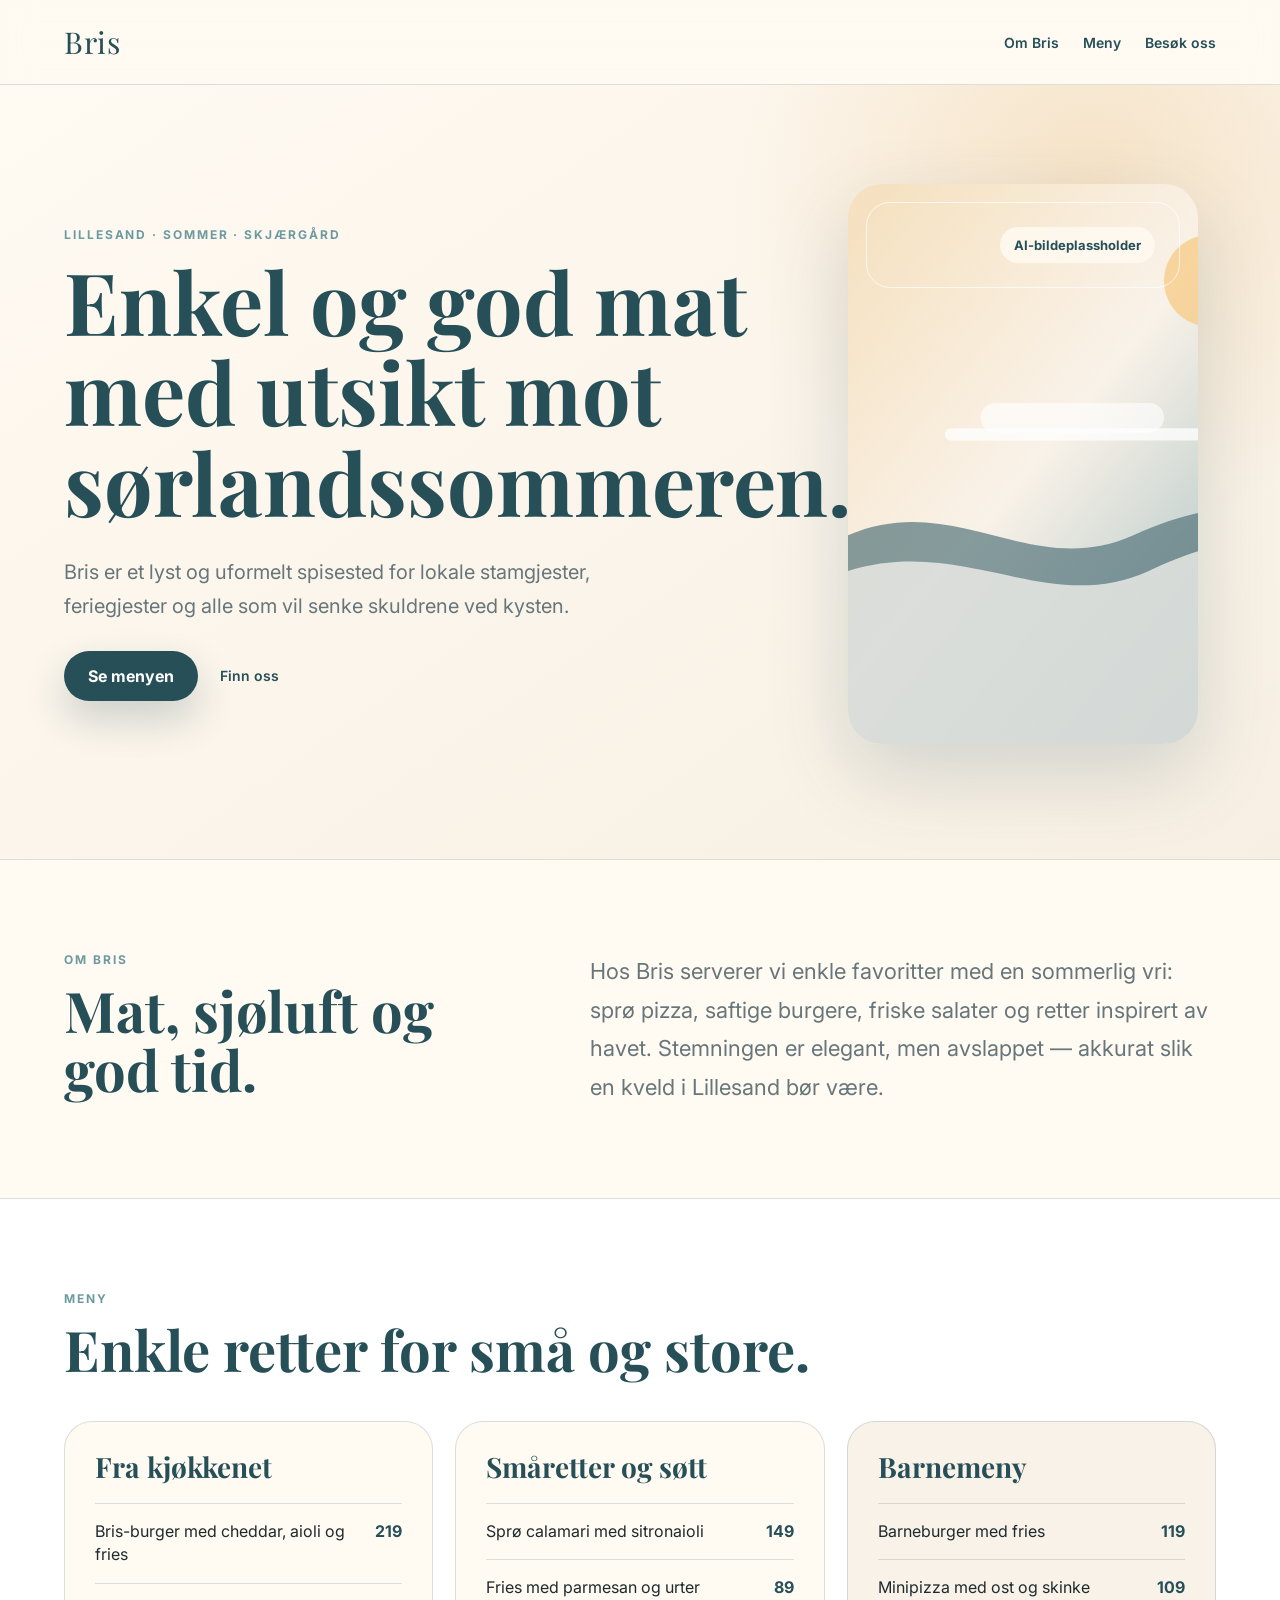
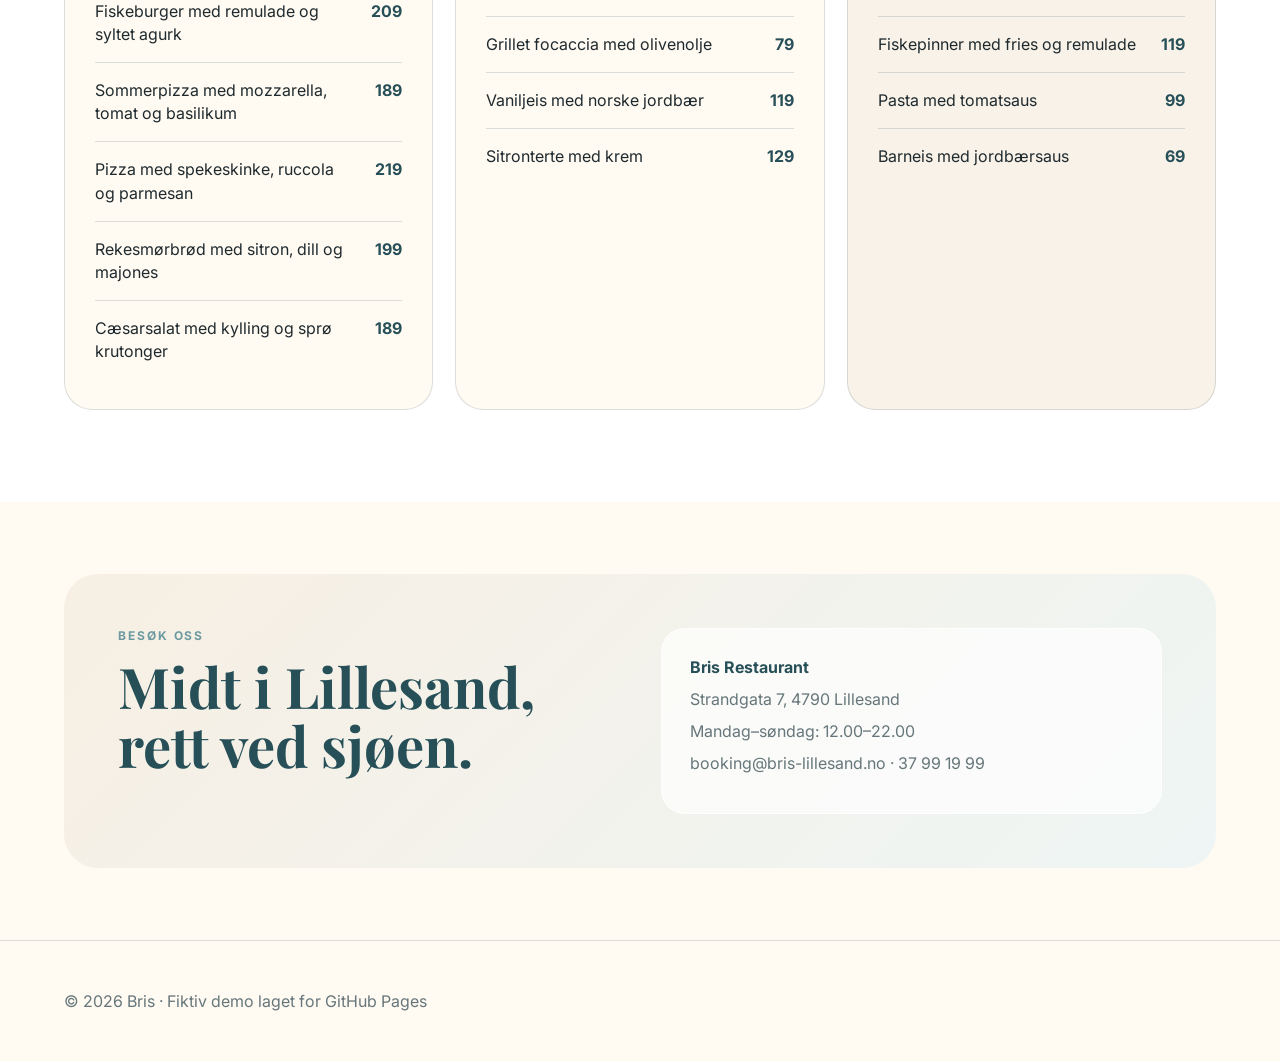
==== index.html @ c8111dac "Add files via upload" ====
<!DOCTYPE html>
<html lang="no">
<head>
  <meta charset="UTF-8" />
  <meta name="viewport" content="width=device-width, initial-scale=1.0" />
  <title>Bris – Restaurant i Lillesand</title>
  <link rel="preconnect" href="https://fonts.googleapis.com">
  <link rel="preconnect" href="https://fonts.gstatic.com" crossorigin>
  <link href="https://fonts.googleapis.com/css2?family=Inter:wght@400;500;600&family=Playfair+Display:wght@600;700&display=swap" rel="stylesheet">
  <link rel="stylesheet" href="style.css" />
</head>
<body>
  <header class="site-header">
    <a href="#" class="logo">Bris</a>
    <nav aria-label="Hovedmeny">
      <a href="#om">Om Bris</a>
      <a href="#meny">Meny</a>
      <a href="#besok">Besøk oss</a>
    </nav>
  </header>

  <main>
    <section class="hero">
      <div class="hero-content">
        <p class="eyebrow">Lillesand · Sommer · Skjærgård</p>
        <h1>Enkel og god mat med utsikt mot sørlandssommeren.</h1>
        <p class="lead">Bris er et lyst og uformelt spisested for lokale stamgjester, feriegjester og alle som vil senke skuldrene ved kysten.</p>
        <div class="hero-actions">
          <a class="button" href="#meny">Se menyen</a>
          <a class="text-link" href="#besok">Finn oss</a>
        </div>
      </div>
      <div class="hero-image" role="img" aria-label="Sommerlig restaurantbord ved kysten i Lillesand">
        <div class="image-card">
          <span>AI-bildeplassholder</span>
        </div>
      </div>
    </section>

    <section id="om" class="section about">
      <div>
        <p class="eyebrow">Om Bris</p>
        <h2>Mat, sjøluft og god tid.</h2>
      </div>
      <p>Hos Bris serverer vi enkle favoritter med en sommerlig vri: sprø pizza, saftige burgere, friske salater og retter inspirert av havet. Stemningen er elegant, men avslappet — akkurat slik en kveld i Lillesand bør være.</p>
    </section>

    <section id="meny" class="section menu-section">
      <div class="section-heading">
        <p class="eyebrow">Meny</p>
        <h2>Enkle retter for små og store.</h2>
      </div>

      <div class="menu-grid">
        <article class="menu-card">
          <h3>Fra kjøkkenet</h3>
          <div class="menu-item"><span>Bris-burger med cheddar, aioli og fries</span><strong>219</strong></div>
          <div class="menu-item"><span>Fiskeburger med remulade og syltet agurk</span><strong>209</strong></div>
          <div class="menu-item"><span>Sommerpizza med mozzarella, tomat og basilikum</span><strong>189</strong></div>
          <div class="menu-item"><span>Pizza med spekeskinke, ruccola og parmesan</span><strong>219</strong></div>
          <div class="menu-item"><span>Rekesmørbrød med sitron, dill og majones</span><strong>199</strong></div>
          <div class="menu-item"><span>Cæsarsalat med kylling og sprø krutonger</span><strong>189</strong></div>
        </article>

        <article class="menu-card">
          <h3>Småretter og søtt</h3>
          <div class="menu-item"><span>Sprø calamari med sitronaioli</span><strong>149</strong></div>
          <div class="menu-item"><span>Fries med parmesan og urter</span><strong>89</strong></div>
          <div class="menu-item"><span>Grillet focaccia med olivenolje</span><strong>79</strong></div>
          <div class="menu-item"><span>Vaniljeis med norske jordbær</span><strong>119</strong></div>
          <div class="menu-item"><span>Sitronterte med krem</span><strong>129</strong></div>
        </article>

        <article class="menu-card kids">
          <h3>Barnemeny</h3>
          <div class="menu-item"><span>Barneburger med fries</span><strong>119</strong></div>
          <div class="menu-item"><span>Minipizza med ost og skinke</span><strong>109</strong></div>
          <div class="menu-item"><span>Fiskepinner med fries og remulade</span><strong>119</strong></div>
          <div class="menu-item"><span>Pasta med tomatsaus</span><strong>99</strong></div>
          <div class="menu-item"><span>Barneis med jordbærsaus</span><strong>69</strong></div>
        </article>
      </div>
    </section>

    <section id="besok" class="visit">
      <div>
        <p class="eyebrow">Besøk oss</p>
        <h2>Midt i Lillesand, rett ved sjøen.</h2>
      </div>
      <div class="visit-card">
        <p><strong>Bris Restaurant</strong></p>
        <p>Strandgata 7, 4790 Lillesand</p>
        <p>Mandag–søndag: 12.00–22.00</p>
        <p>booking@bris-lillesand.no · 37 99 19 99</p>
      </div>
    </section>
  </main>

  <footer>
    <p>© 2026 Bris · Fiktiv demo laget for GitHub Pages</p>
  </footer>
</body>
</html>
---- style.css ----
:root {
  --sand: #f7efe3;
  --cream: #fffaf2;
  --sea: #6d9aa1;
  --deep-sea: #264f58;
  --sun: #eab76f;
  --ink: #1f2a2e;
  --muted: #66767a;
  --line: rgba(38, 79, 88, 0.16);
  --white: #ffffff;
}

* { box-sizing: border-box; }
html { scroll-behavior: smooth; }
body {
  margin: 0;
  font-family: Inter, system-ui, -apple-system, BlinkMacSystemFont, "Segoe UI", sans-serif;
  color: var(--ink);
  background: var(--cream);
}

.site-header {
  position: sticky;
  top: 0;
  z-index: 10;
  display: flex;
  justify-content: space-between;
  align-items: center;
  padding: 22px clamp(20px, 5vw, 72px);
  background: rgba(255, 250, 242, 0.86);
  backdrop-filter: blur(16px);
  border-bottom: 1px solid var(--line);
}
.logo {
  font-family: "Playfair Display", serif;
  font-size: 30px;
  color: var(--deep-sea);
  text-decoration: none;
  letter-spacing: 0.02em;
}
nav { display: flex; gap: 24px; }
nav a, .text-link {
  color: var(--deep-sea);
  text-decoration: none;
  font-weight: 600;
  font-size: 14px;
}

.hero {
  min-height: 86vh;
  display: grid;
  grid-template-columns: 1.05fr 0.95fr;
  gap: clamp(28px, 5vw, 72px);
  align-items: center;
  padding: 64px clamp(20px, 5vw, 72px) 80px;
  background:
    radial-gradient(circle at 85% 12%, rgba(234, 183, 111, 0.28), transparent 28%),
    linear-gradient(145deg, var(--cream), var(--sand));
}
.hero-content { max-width: 720px; }
.eyebrow {
  margin: 0 0 14px;
  color: var(--sea);
  text-transform: uppercase;
  letter-spacing: 0.16em;
  font-size: 12px;
  font-weight: 700;
}
h1, h2, h3 {
  font-family: "Playfair Display", serif;
  color: var(--deep-sea);
  line-height: 1.05;
}
h1 {
  margin: 0;
  font-size: clamp(48px, 7vw, 86px);
}
h2 {
  margin: 0;
  font-size: clamp(34px, 4.5vw, 56px);
}
h3 {
  margin: 0 0 22px;
  font-size: 28px;
}
.lead {
  margin: 28px 0;
  max-width: 620px;
  color: var(--muted);
  font-size: 20px;
  line-height: 1.7;
}
.hero-actions { display: flex; align-items: center; gap: 22px; }
.button {
  display: inline-flex;
  padding: 15px 24px;
  border-radius: 999px;
  background: var(--deep-sea);
  color: var(--white);
  text-decoration: none;
  font-weight: 700;
  box-shadow: 0 18px 38px rgba(38, 79, 88, 0.22);
}
.hero-image {
  min-height: 560px;
  border-radius: 34px;
  padding: 18px;
  background:
    linear-gradient(rgba(255,255,255,0.2), rgba(255,255,255,0.2)),
    url("data:image/svg+xml,%3Csvg xmlns='http://www.w3.org/2000/svg' viewBox='0 0 900 1100'%3E%3Cdefs%3E%3ClinearGradient id='g' x1='0' y1='0' x2='1' y2='1'%3E%3Cstop stop-color='%23f3d8ad'/%3E%3Cstop offset='.45' stop-color='%23f8efe3'/%3E%3Cstop offset='1' stop-color='%236d9aa1'/%3E%3C/linearGradient%3E%3C/defs%3E%3Crect width='900' height='1100' fill='url(%23g)'/%3E%3Ccircle cx='710' cy='190' r='90' fill='%23f5c16f' opacity='.8'/%3E%3Cpath d='M0 690 C210 600 360 780 560 690 C710 620 800 640 900 610 L900 1100 L0 1100Z' fill='%23264f58' opacity='.68'/%3E%3Cpath d='M0 760 C230 690 390 850 590 760 C740 690 810 700 900 680 L900 1100 L0 1100Z' fill='%23fffaf2' opacity='.7'/%3E%3Crect x='190' y='480' width='520' height='24' rx='12' fill='%23ffffff' opacity='.75'/%3E%3Crect x='260' y='430' width='360' height='58' rx='29' fill='%23ffffff' opacity='.62'/%3E%3C/svg%3E");
  background-size: cover;
  box-shadow: 0 30px 80px rgba(38, 79, 88, 0.18);
}
.image-card {
  height: 100%;
  border: 1px solid rgba(255,255,255,.7);
  border-radius: 24px;
  display: flex;
  align-items: end;
  justify-content: end;
  padding: 24px;
}
.image-card span {
  background: rgba(255, 250, 242, 0.82);
  color: var(--deep-sea);
  padding: 10px 14px;
  border-radius: 999px;
  font-size: 13px;
  font-weight: 700;
}

.section {
  padding: 92px clamp(20px, 5vw, 72px);
}
.about {
  display: grid;
  grid-template-columns: 0.85fr 1.15fr;
  gap: 64px;
  border-top: 1px solid var(--line);
  border-bottom: 1px solid var(--line);
}
.about p:last-child {
  margin: 0;
  color: var(--muted);
  font-size: 22px;
  line-height: 1.75;
}
.section-heading {
  max-width: 780px;
  margin-bottom: 42px;
}
.menu-section { background: var(--white); }
.menu-grid {
  display: grid;
  grid-template-columns: repeat(3, minmax(0, 1fr));
  gap: 22px;
}
.menu-card {
  border: 1px solid var(--line);
  border-radius: 28px;
  padding: 30px;
  background: var(--cream);
}
.menu-card.kids { background: #f8f2e8; }
.menu-item {
  display: flex;
  justify-content: space-between;
  gap: 18px;
  padding: 16px 0;
  border-top: 1px solid var(--line);
  color: var(--ink);
  line-height: 1.45;
}
.menu-item strong {
  color: var(--deep-sea);
  white-space: nowrap;
}
.visit {
  margin: 72px clamp(20px, 5vw, 72px);
  padding: 54px;
  border-radius: 34px;
  display: grid;
  grid-template-columns: 1fr 1fr;
  gap: 42px;
  background: linear-gradient(135deg, var(--sand), #eef5f4);
}
.visit-card {
  background: rgba(255, 255, 255, 0.66);
  border: 1px solid rgba(255,255,255,0.8);
  border-radius: 24px;
  padding: 28px;
  color: var(--muted);
}
.visit-card p { margin: 0 0 12px; }
.visit-card strong { color: var(--deep-sea); }
footer {
  padding: 34px clamp(20px, 5vw, 72px);
  color: var(--muted);
  border-top: 1px solid var(--line);
}

@media (max-width: 900px) {
  nav { display: none; }
  .hero, .about, .visit { grid-template-columns: 1fr; }
  .hero-image { min-height: 420px; }
  .menu-grid { grid-template-columns: 1fr; }
}

@media (max-width: 560px) {
  .hero { padding-top: 42px; }
  .hero-actions { align-items: flex-start; flex-direction: column; }
  .visit { margin-inline: 20px; padding: 30px; }
  .menu-card { padding: 24px; }
}
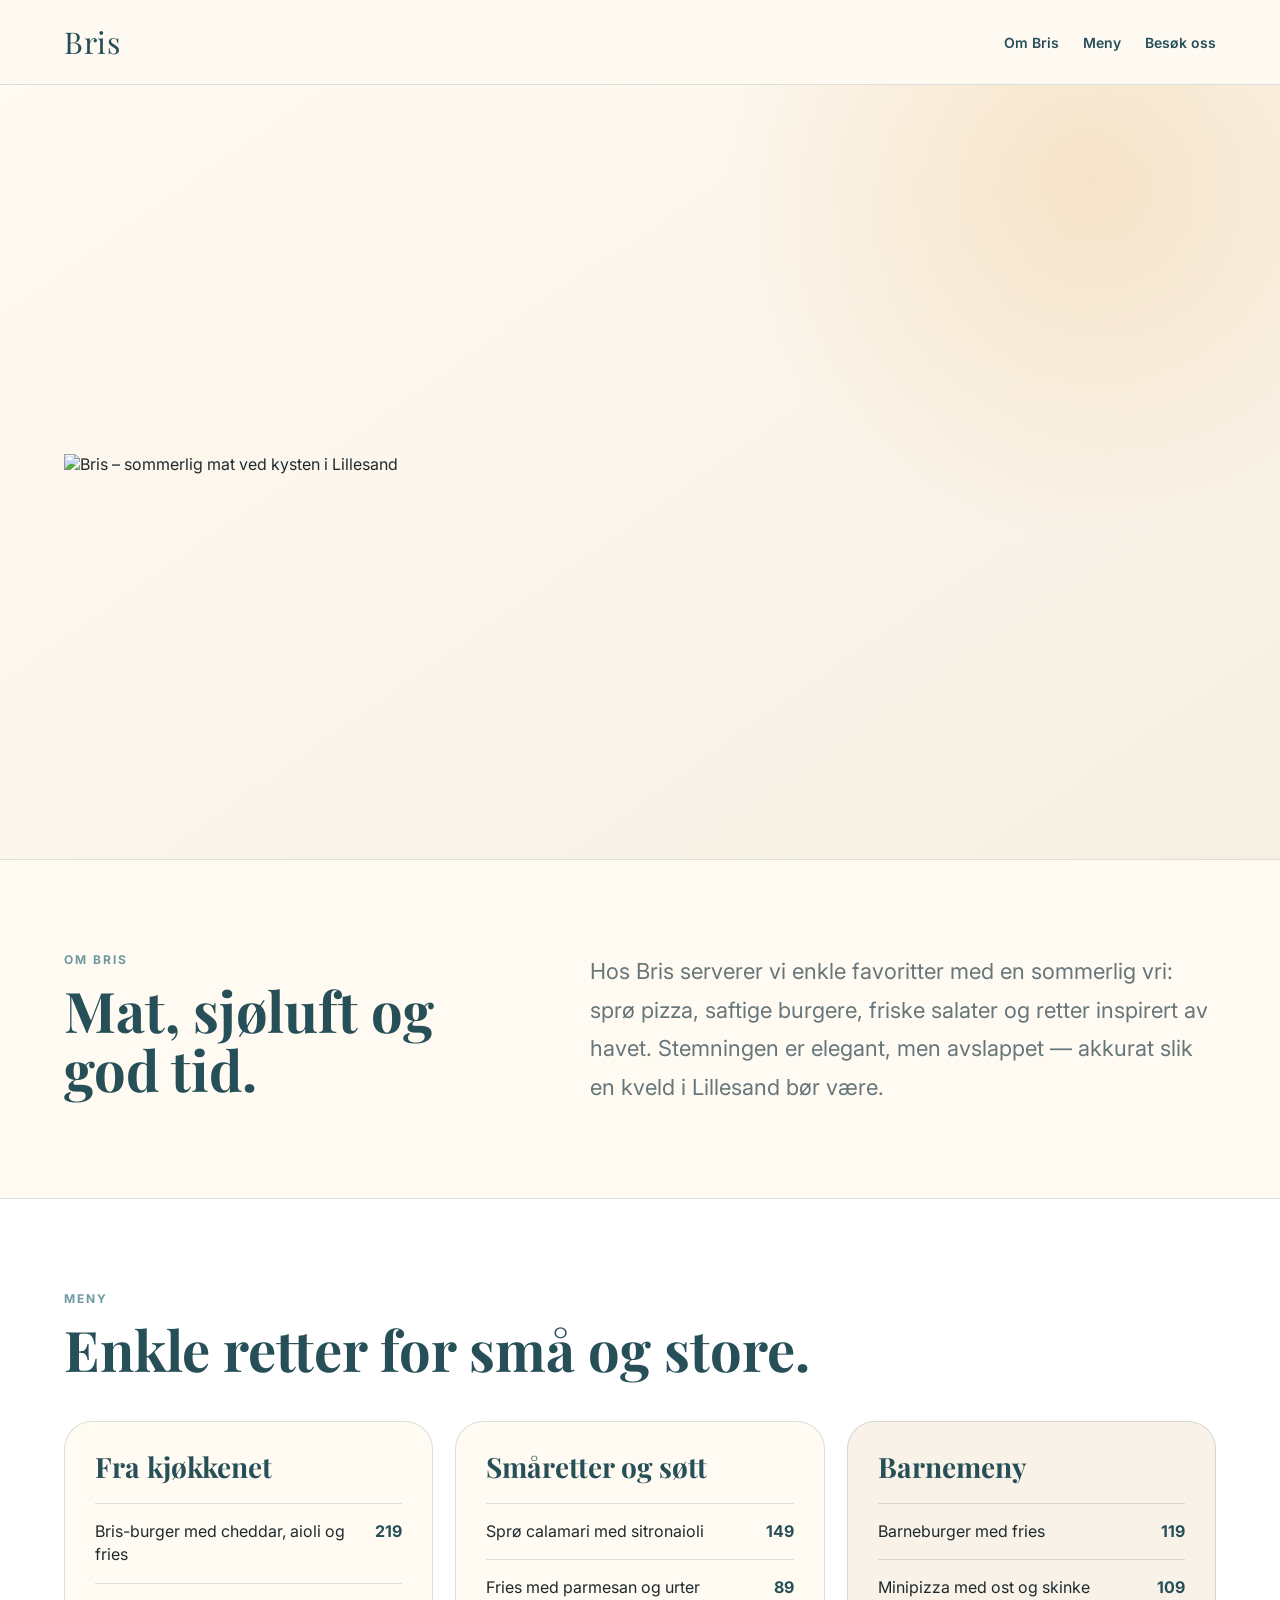
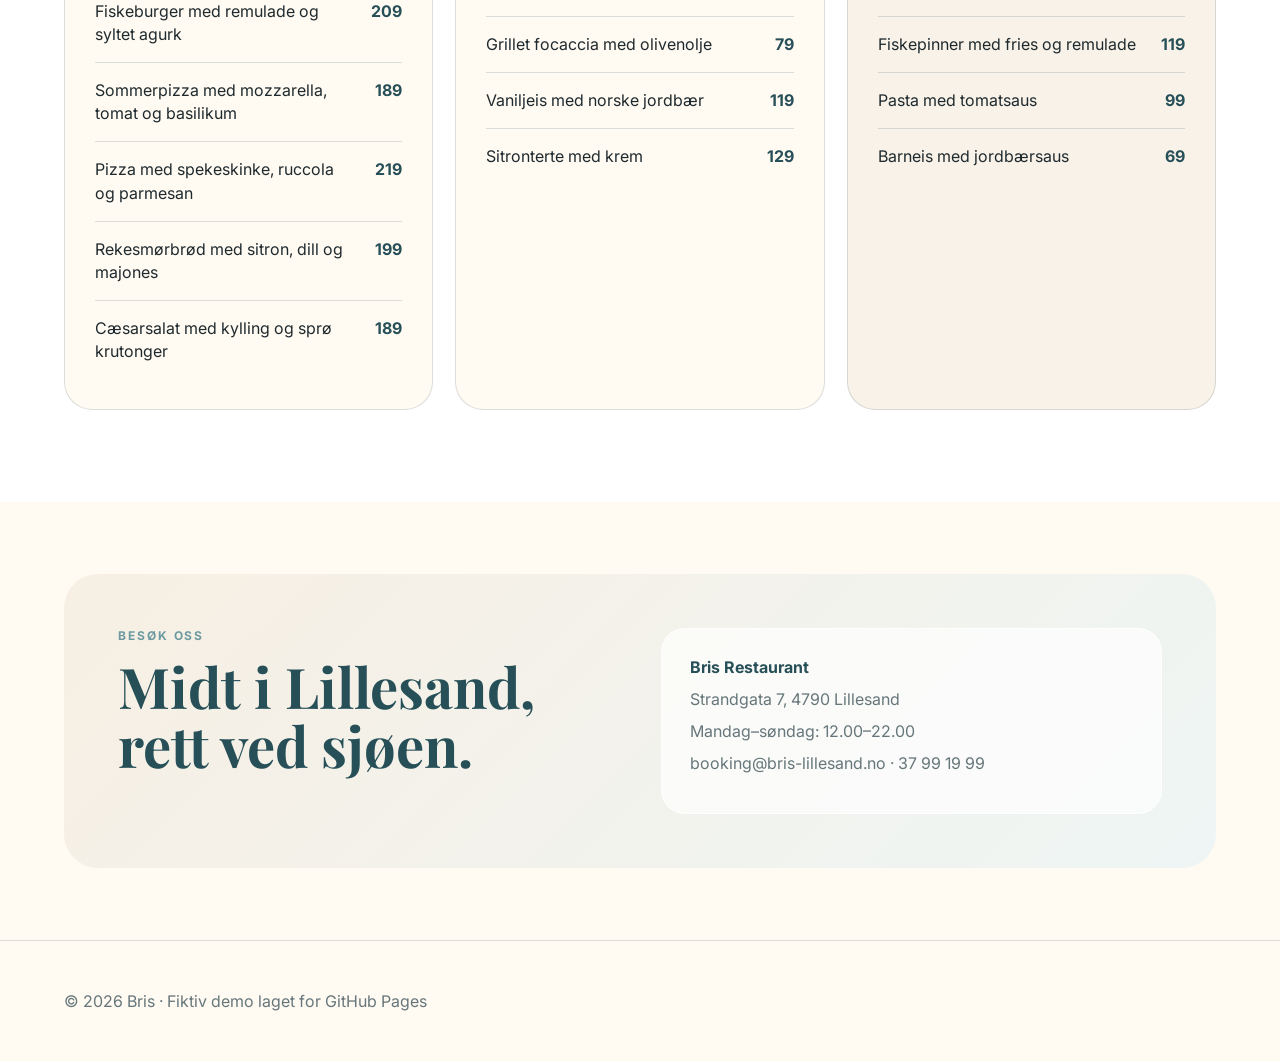
==== commit 0e779340: "Update hero section with image and aria-label Replaced the hero section with an image and updated th" ====
--- a/index.html
+++ b/index.html
@@ -20,21 +20,8 @@
   </header>
 
   <main>
-    <section class="hero">
-      <div class="hero-content">
-        <p class="eyebrow">Lillesand · Sommer · Skjærgård</p>
-        <h1>Enkel og god mat med utsikt mot sørlandssommeren.</h1>
-        <p class="lead">Bris er et lyst og uformelt spisested for lokale stamgjester, feriegjester og alle som vil senke skuldrene ved kysten.</p>
-        <div class="hero-actions">
-          <a class="button" href="#meny">Se menyen</a>
-          <a class="text-link" href="#besok">Finn oss</a>
-        </div>
-      </div>
-      <div class="hero-image" role="img" aria-label="Sommerlig restaurantbord ved kysten i Lillesand">
-        <div class="image-card">
-          <span>AI-bildeplassholder</span>
-        </div>
-      </div>
+    <section class="hero hero-photo" aria-label="Bris forsidebilde med sommer, hav og mat">
+      <img src="assets/bris-forside.png" alt="Bris – sommerlig mat ved kysten i Lillesand" />
     </section>
 
     <section id="om" class="section about">
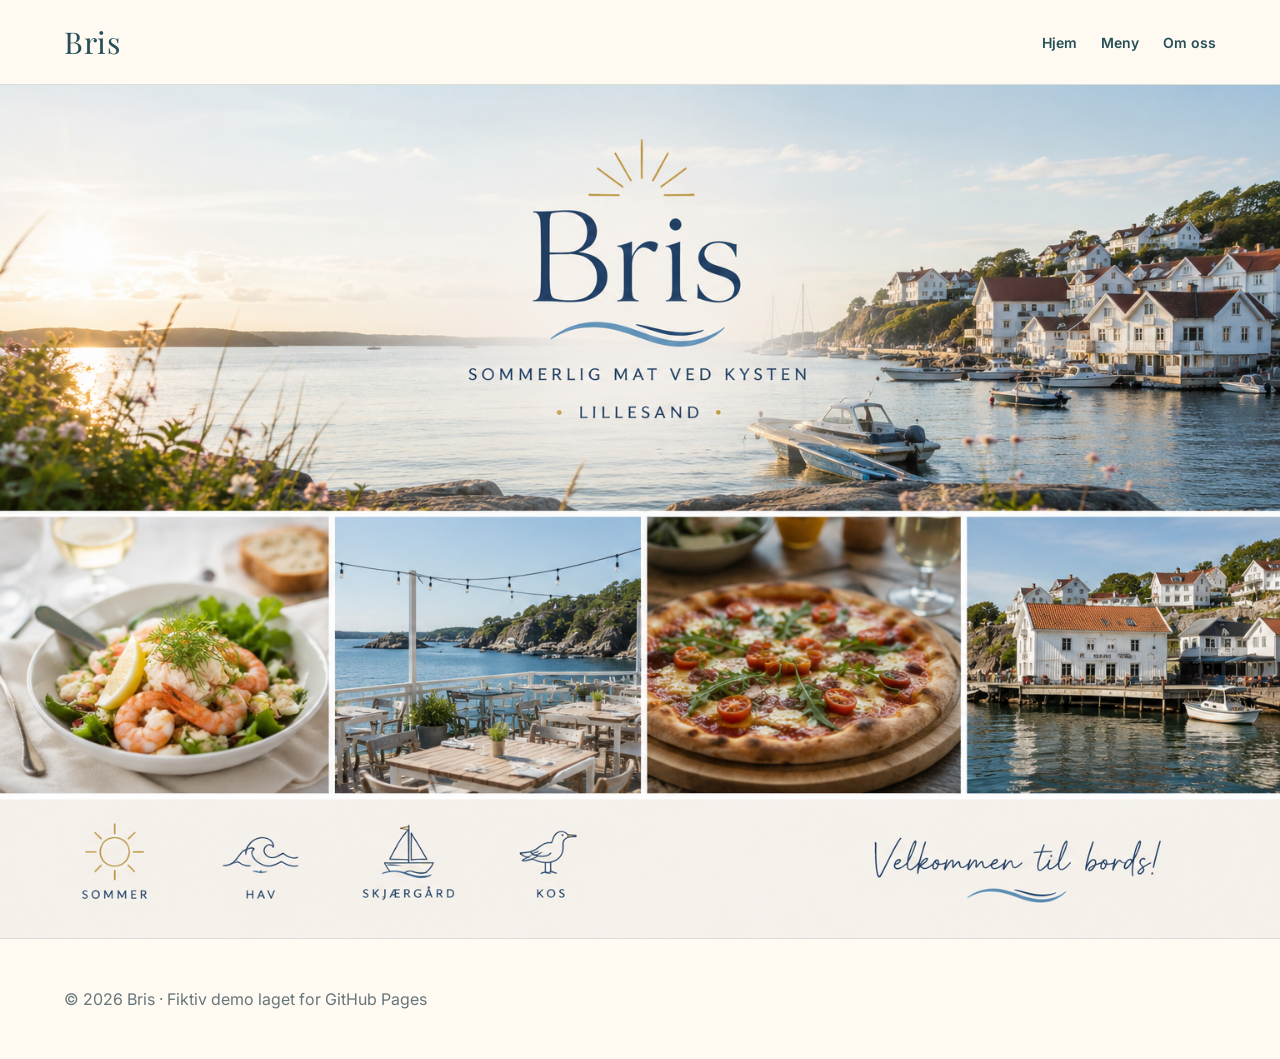
==== commit 9a1d40c4: "Revise navigation and remove content sections Updated navigation links and removed sections for 'Om'" ====
--- a/index.html
+++ b/index.html
@@ -13,10 +13,10 @@
   <header class="site-header">
     <a href="#" class="logo">Bris</a>
     <nav aria-label="Hovedmeny">
-      <a href="#om">Om Bris</a>
-      <a href="#meny">Meny</a>
-      <a href="#besok">Besøk oss</a>
-    </nav>
+    <a href="index.html">Hjem</a>
+  <a href="meny.html">Meny</a>
+  <a href="om.html">Om oss</a>
+</nav>
   </header>
 
   <main>
@@ -24,65 +24,7 @@
       <img src="assets/bris-forside.png" alt="Bris – sommerlig mat ved kysten i Lillesand" />
     </section>
 
-    <section id="om" class="section about">
-      <div>
-        <p class="eyebrow">Om Bris</p>
-        <h2>Mat, sjøluft og god tid.</h2>
-      </div>
-      <p>Hos Bris serverer vi enkle favoritter med en sommerlig vri: sprø pizza, saftige burgere, friske salater og retter inspirert av havet. Stemningen er elegant, men avslappet — akkurat slik en kveld i Lillesand bør være.</p>
-    </section>
-
-    <section id="meny" class="section menu-section">
-      <div class="section-heading">
-        <p class="eyebrow">Meny</p>
-        <h2>Enkle retter for små og store.</h2>
-      </div>
-
-      <div class="menu-grid">
-        <article class="menu-card">
-          <h3>Fra kjøkkenet</h3>
-          <div class="menu-item"><span>Bris-burger med cheddar, aioli og fries</span><strong>219</strong></div>
-          <div class="menu-item"><span>Fiskeburger med remulade og syltet agurk</span><strong>209</strong></div>
-          <div class="menu-item"><span>Sommerpizza med mozzarella, tomat og basilikum</span><strong>189</strong></div>
-          <div class="menu-item"><span>Pizza med spekeskinke, ruccola og parmesan</span><strong>219</strong></div>
-          <div class="menu-item"><span>Rekesmørbrød med sitron, dill og majones</span><strong>199</strong></div>
-          <div class="menu-item"><span>Cæsarsalat med kylling og sprø krutonger</span><strong>189</strong></div>
-        </article>
-
-        <article class="menu-card">
-          <h3>Småretter og søtt</h3>
-          <div class="menu-item"><span>Sprø calamari med sitronaioli</span><strong>149</strong></div>
-          <div class="menu-item"><span>Fries med parmesan og urter</span><strong>89</strong></div>
-          <div class="menu-item"><span>Grillet focaccia med olivenolje</span><strong>79</strong></div>
-          <div class="menu-item"><span>Vaniljeis med norske jordbær</span><strong>119</strong></div>
-          <div class="menu-item"><span>Sitronterte med krem</span><strong>129</strong></div>
-        </article>
-
-        <article class="menu-card kids">
-          <h3>Barnemeny</h3>
-          <div class="menu-item"><span>Barneburger med fries</span><strong>119</strong></div>
-          <div class="menu-item"><span>Minipizza med ost og skinke</span><strong>109</strong></div>
-          <div class="menu-item"><span>Fiskepinner med fries og remulade</span><strong>119</strong></div>
-          <div class="menu-item"><span>Pasta med tomatsaus</span><strong>99</strong></div>
-          <div class="menu-item"><span>Barneis med jordbærsaus</span><strong>69</strong></div>
-        </article>
-      </div>
-    </section>
-
-    <section id="besok" class="visit">
-      <div>
-        <p class="eyebrow">Besøk oss</p>
-        <h2>Midt i Lillesand, rett ved sjøen.</h2>
-      </div>
-      <div class="visit-card">
-        <p><strong>Bris Restaurant</strong></p>
-        <p>Strandgata 7, 4790 Lillesand</p>
-        <p>Mandag–søndag: 12.00–22.00</p>
-        <p>booking@bris-lillesand.no · 37 99 19 99</p>
-      </div>
-    </section>
-  </main>
-
+  
   <footer>
     <p>© 2026 Bris · Fiktiv demo laget for GitHub Pages</p>
   </footer>
--- a/style.css
+++ b/style.css
@@ -212,3 +212,24 @@
   .visit { margin-inline: 20px; padding: 30px; }
   .menu-card { padding: 24px; }
 }
+
+
+/* Forsidebilde */
+.hero-photo {
+  min-height: auto;
+  display: block;
+  padding: 0;
+  background: var(--cream);
+}
+
+.hero-photo img {
+  display: block;
+  width: 100%;
+  height: auto;
+}
+
+@media (max-width: 900px) {
+  .hero-photo {
+    display: block;
+  }
+}
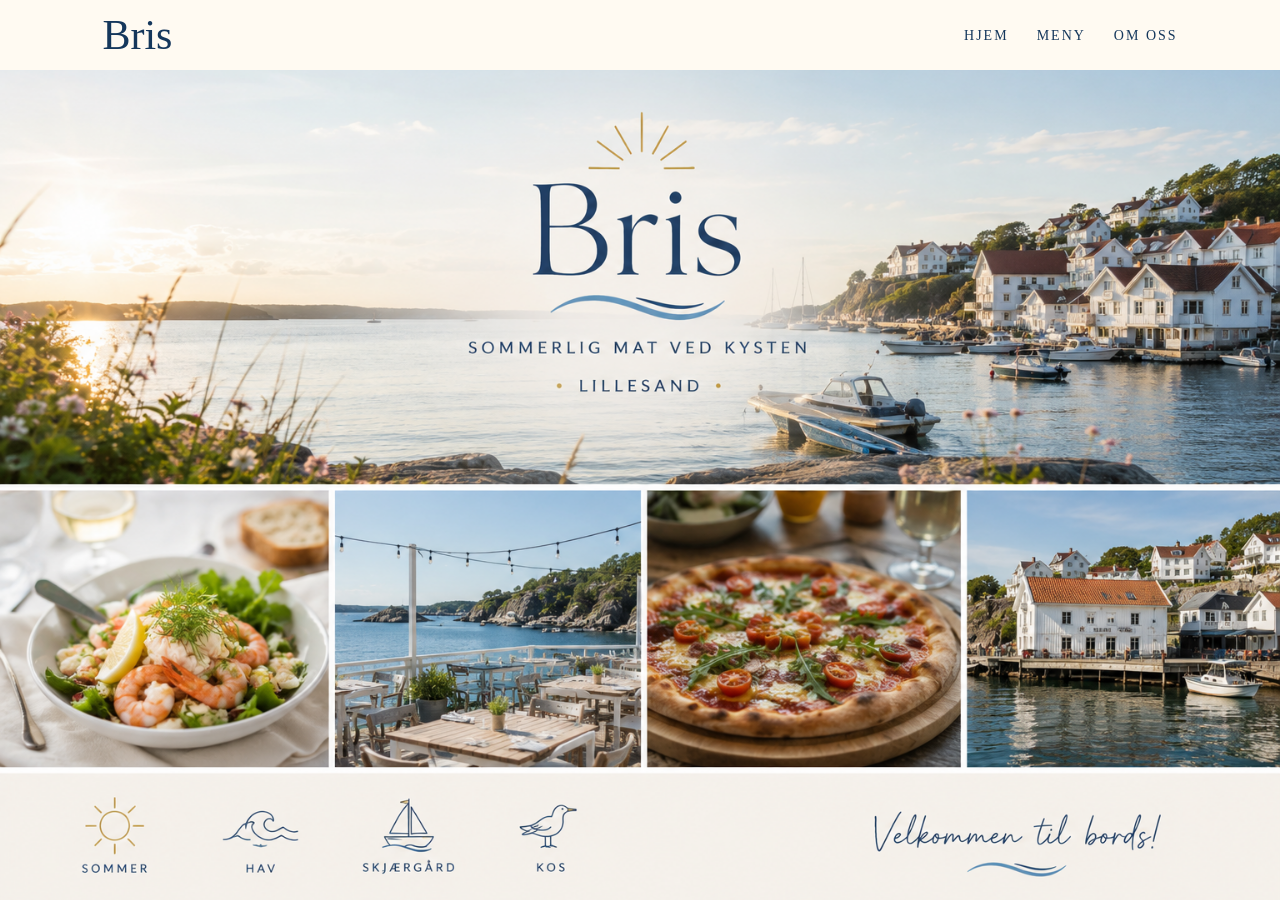
==== commit b7b77918: "Refactor HTML structure and add styles" ====
--- a/index.html
+++ b/index.html
@@ -4,29 +4,106 @@
   <meta charset="UTF-8" />
   <meta name="viewport" content="width=device-width, initial-scale=1.0" />
   <title>Bris – Restaurant i Lillesand</title>
-  <link rel="preconnect" href="https://fonts.googleapis.com">
-  <link rel="preconnect" href="https://fonts.gstatic.com" crossorigin>
-  <link href="https://fonts.googleapis.com/css2?family=Inter:wght@400;500;600&family=Playfair+Display:wght@600;700&display=swap" rel="stylesheet">
-  <link rel="stylesheet" href="style.css" />
+
+  <style>
+    * {
+      box-sizing: border-box;
+    }
+
+    html, body {
+      margin: 0;
+      padding: 0;
+      height: 100%;
+      overflow: hidden;
+      background: #f8f3ea;
+      color: #15375c;
+    }
+
+    body {
+      font-family: Georgia, serif;
+    }
+
+    .site-header {
+      height: 70px;
+      padding: 0 8%;
+      display: flex;
+      justify-content: space-between;
+      align-items: center;
+      background: #fffaf2;
+    }
+
+    .logo {
+      font-size: 42px;
+      text-decoration: none;
+      color: #15375c;
+    }
+
+    nav a {
+      margin-left: 24px;
+      text-decoration: none;
+      color: #15375c;
+      font-size: 14px;
+      letter-spacing: 2px;
+      text-transform: uppercase;
+    }
+
+    main {
+      height: calc(100vh - 70px);
+    }
+
+    .hero {
+      height: 100%;
+      width: 100%;
+      overflow: hidden;
+    }
+
+    .hero img {
+      width: 100%;
+      height: 100%;
+      object-fit: cover;
+      object-position: center;
+      display: block;
+    }
+
+    @media (max-width: 700px) {
+      .site-header {
+        height: 90px;
+        flex-direction: column;
+        justify-content: center;
+        gap: 8px;
+      }
+
+      main {
+        height: calc(100vh - 90px);
+      }
+
+      nav a {
+        margin: 0 8px;
+        font-size: 12px;
+      }
+
+      .logo {
+        font-size: 34px;
+      }
+    }
+  </style>
 </head>
+
 <body>
   <header class="site-header">
-    <a href="#" class="logo">Bris</a>
+    <a href="index.html" class="logo">Bris</a>
+
     <nav aria-label="Hovedmeny">
-    <a href="index.html">Hjem</a>
-  <a href="meny.html">Meny</a>
-  <a href="om.html">Om oss</a>
-</nav>
+      <a href="index.html">Hjem</a>
+      <a href="meny.html">Meny</a>
+      <a href="om.html">Om oss</a>
+    </nav>
   </header>
 
   <main>
-    <section class="hero hero-photo" aria-label="Bris forsidebilde med sommer, hav og mat">
-      <img src="assets/bris-forside.png" alt="Bris – sommerlig mat ved kysten i Lillesand" />
+    <section class="hero" aria-label="Bris forsidebilde med sommer, hav og mat">
+      <img src="assets/bris-forside.png" alt="Bris – sommerlig mat ved kysten i Lillesand">
     </section>
-
-  
-  <footer>
-    <p>© 2026 Bris · Fiktiv demo laget for GitHub Pages</p>
-  </footer>
+  </main>
 </body>
 </html>
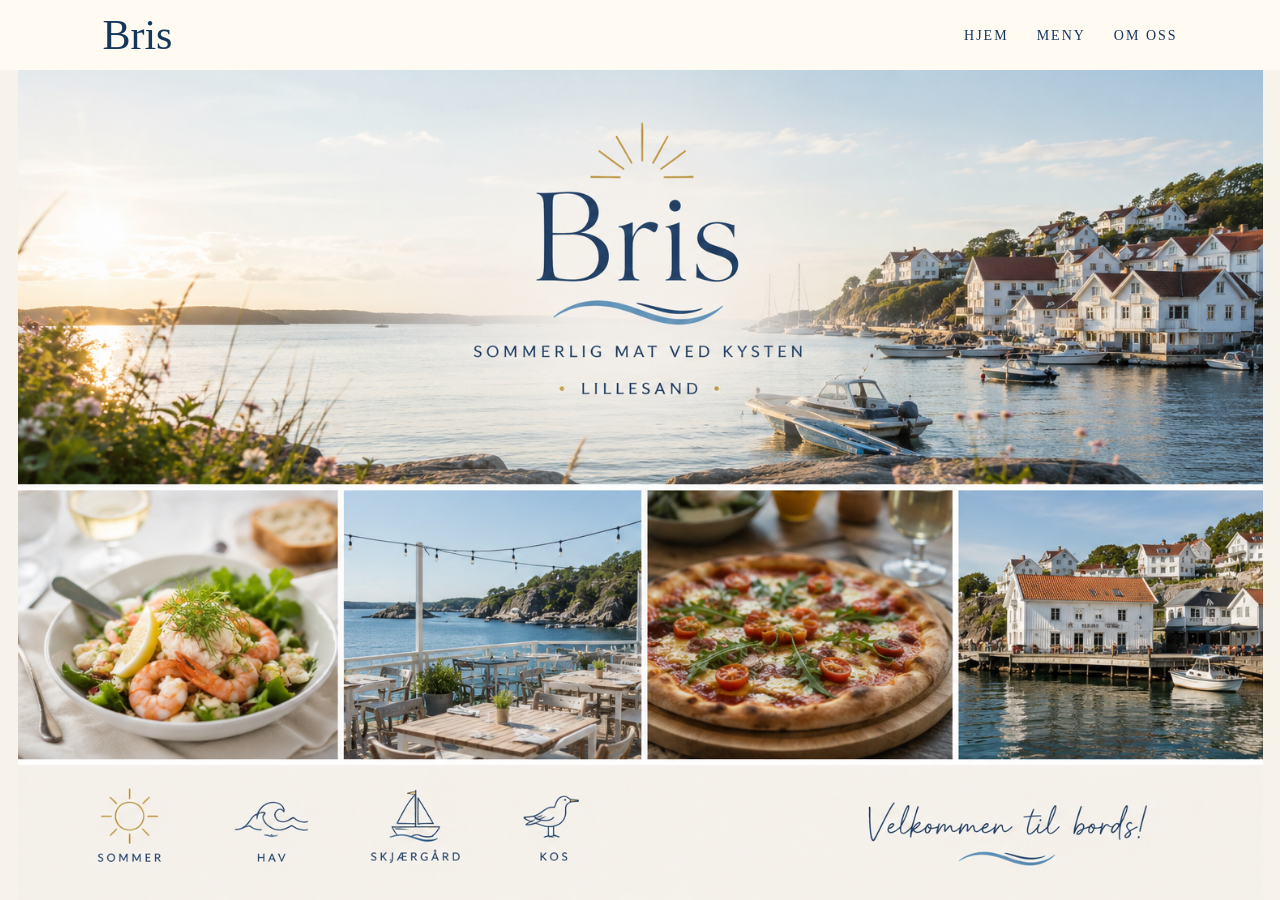
==== commit abbd59c1: "Update index.html" ====
--- a/index.html
+++ b/index.html
@@ -57,13 +57,14 @@
       overflow: hidden;
     }
 
-    .hero img {
-      width: 100%;
-      height: 100%;
-      object-fit: cover;
-      object-position: center;
-      display: block;
-    }
+.hero img {
+  width: 100%;
+  height: 100%;
+  object-fit: contain;
+  object-position: center;
+  display: block;
+  background: #f8f3ea;
+}
 
     @media (max-width: 700px) {
       .site-header {
